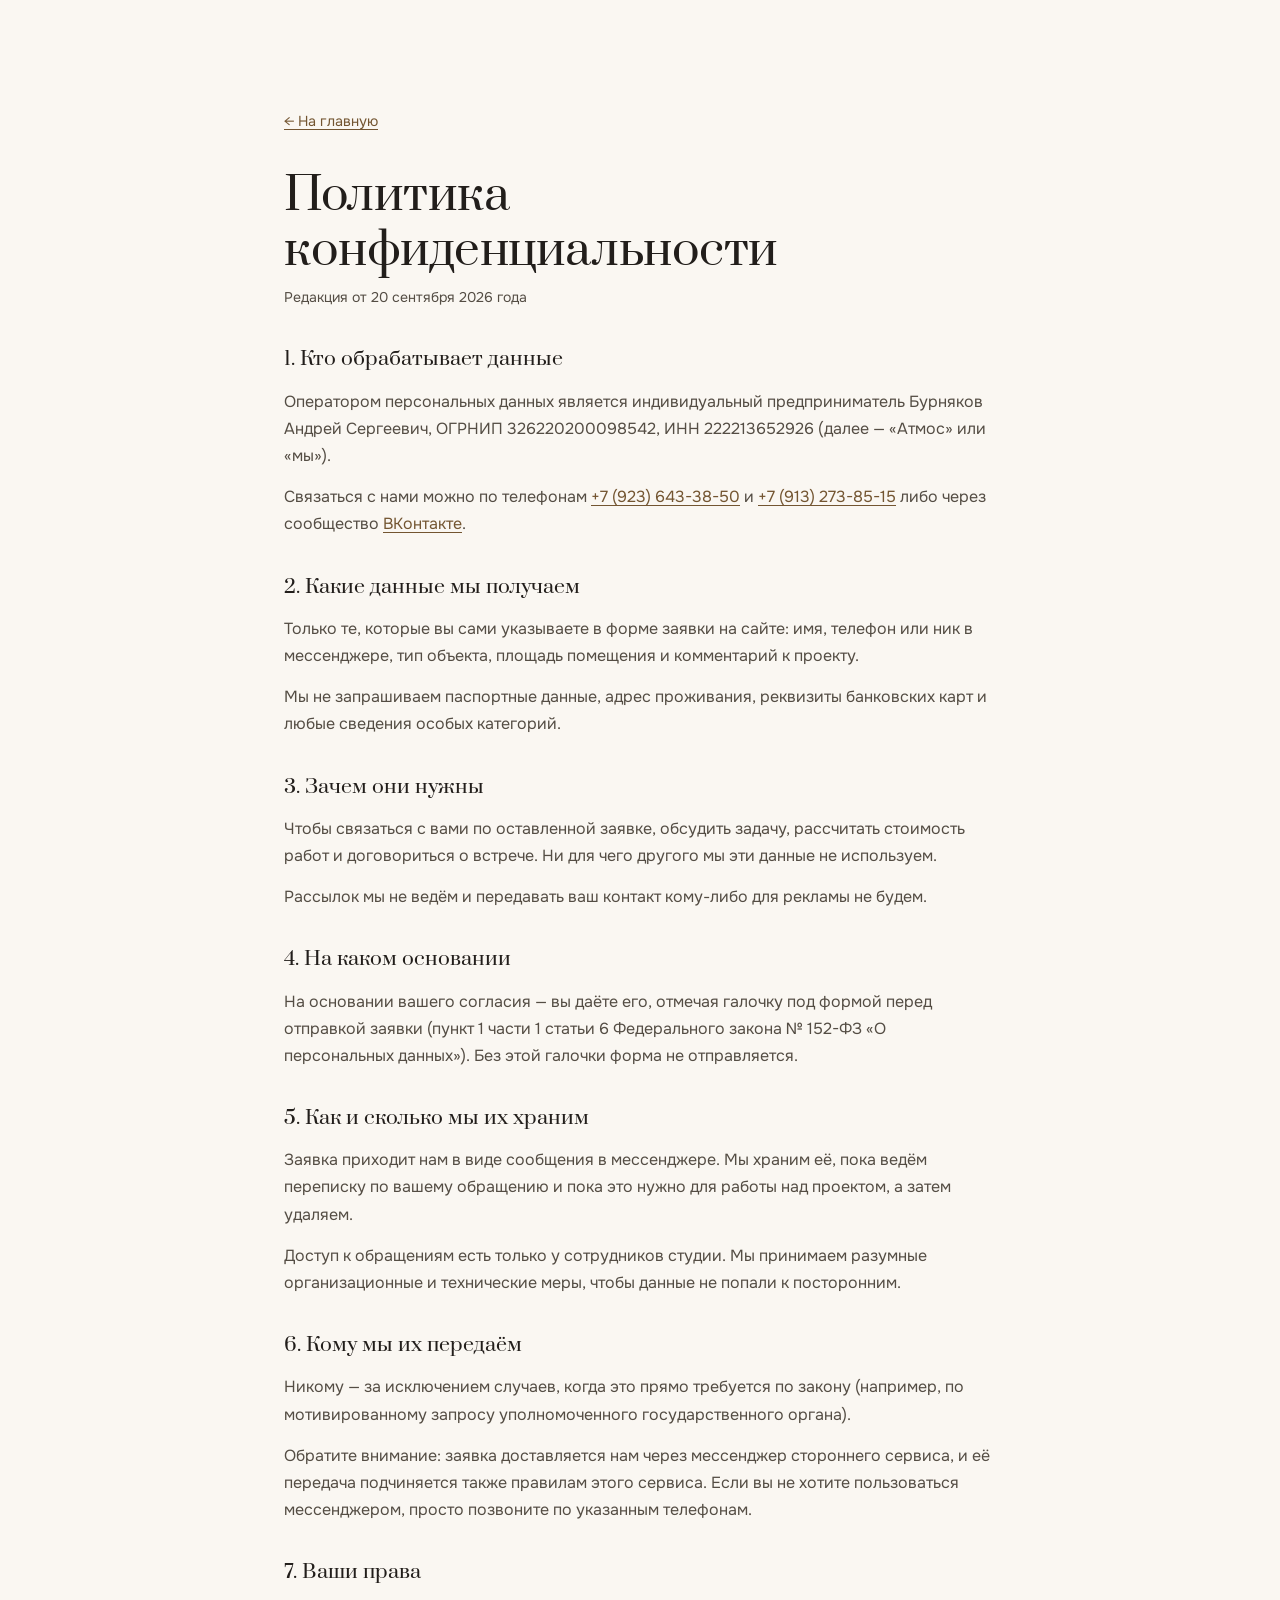
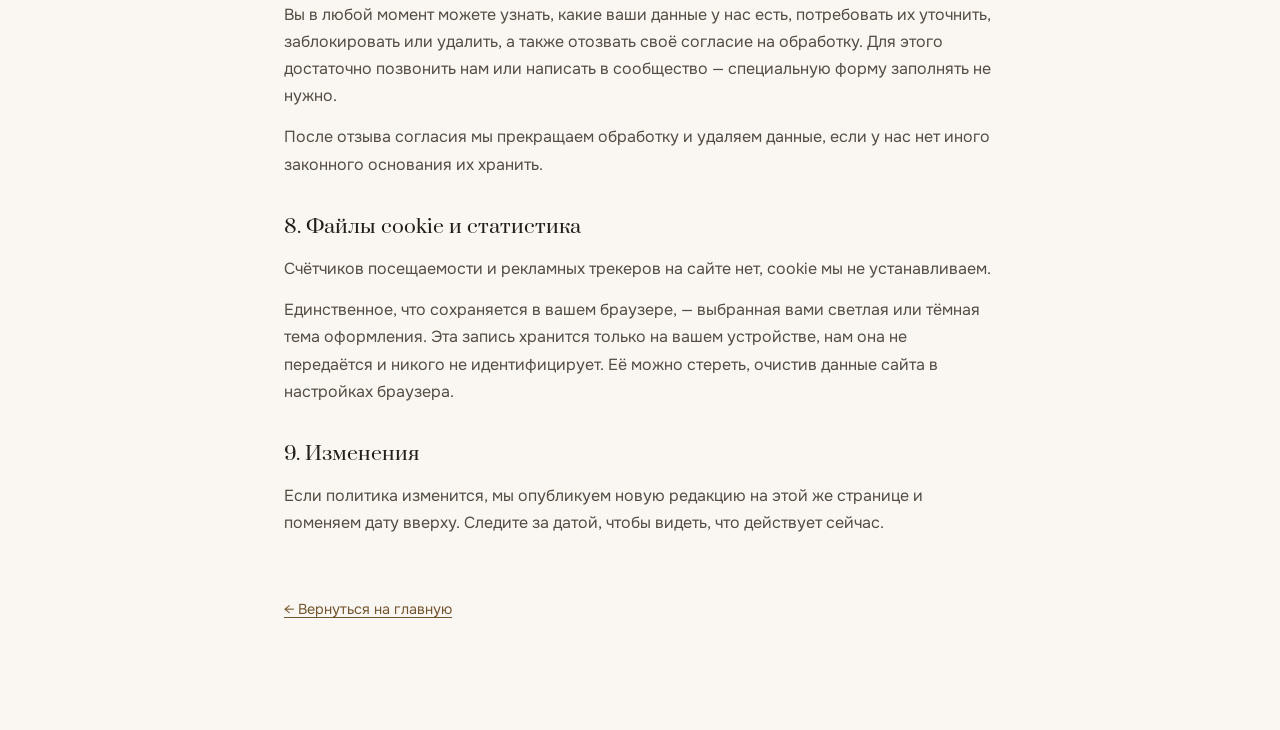
==== privacy.html @ 7282558b "Логотип, ВКонтакте, политика и рабочая форма Логотип вырезан из присланного файла с прозрачным фоном" ====
<!DOCTYPE html>
<html lang="ru">
<head>
  <meta charset="UTF-8">
  <meta name="viewport" content="width=device-width, initial-scale=1.0">
  <title>Политика конфиденциальности — АТМОС</title>
  <meta name="description" content="Политика обработки персональных данных студии дизайна интерьеров АТМОС.">
  <meta name="theme-color" content="#FAF7F2">
  <meta name="color-scheme" content="light dark">
  <meta name="robots" content="noindex">

  <link rel="icon" href="data:image/svg+xml,<svg xmlns='http://www.w3.org/2000/svg' viewBox='0 0 32 32'><rect width='32' height='32' rx='6' fill='%23B28F63'/><text x='16' y='22' font-family='serif' font-size='17' fill='%23FAF7F2' text-anchor='middle'>А</text></svg>">

  <link rel="preconnect" href="https://fonts.googleapis.com">
  <link rel="preconnect" href="https://fonts.gstatic.com" crossorigin>
  <link href="https://fonts.googleapis.com/css2?family=Onest:wght@300;400;500;600;700&family=Prata&display=swap" rel="stylesheet">
  <script>
    document.documentElement.className += " js";
    try {
      var t = localStorage.getItem('atmos-theme');
      if (t === 'dark') document.documentElement.setAttribute('data-theme', 'dark');
    } catch (e) {}
  </script>
  <link rel="stylesheet" href="styles.css">
</head>
<body>

<main class="section" id="main">
  <div class="shell legal-page">
    <a class="legal-back" href="index.html">← На главную</a>

    <h1 class="section-title">Политика конфиденциальности</h1>
    <p class="legal-date">Редакция от 20 сентября 2026 года</p>

    <h2 class="legal-h2">1. Кто обрабатывает данные</h2>
    <p>Оператором персональных данных является индивидуальный предприниматель Бурняков Андрей Сергеевич, ОГРНИП 326220200098542, ИНН 222213652926 (далее — «Атмос» или «мы»).</p>
    <p>Связаться с нами можно по телефонам <a href="tel:+79236433850">+7 (923) 643-38-50</a> и <a href="tel:+79132738515">+7 (913) 273-85-15</a> либо через сообщество <a href="https://vk.ru/atmos.barnaul" target="_blank" rel="noopener">ВКонтакте</a>.</p>

    <h2 class="legal-h2">2. Какие данные мы получаем</h2>
    <p>Только те, которые вы сами указываете в форме заявки на сайте: имя, телефон или ник в мессенджере, тип объекта, площадь помещения и комментарий к проекту.</p>
    <p>Мы не запрашиваем паспортные данные, адрес проживания, реквизиты банковских карт и любые сведения особых категорий.</p>

    <h2 class="legal-h2">3. Зачем они нужны</h2>
    <p>Чтобы связаться с вами по оставленной заявке, обсудить задачу, рассчитать стоимость работ и договориться о встрече. Ни для чего другого мы эти данные не используем.</p>
    <p>Рассылок мы не ведём и передавать ваш контакт кому-либо для рекламы не будем.</p>

    <h2 class="legal-h2">4. На каком основании</h2>
    <p>На основании вашего согласия — вы даёте его, отмечая галочку под формой перед отправкой заявки (пункт 1 части 1 статьи 6 Федерального закона № 152-ФЗ «О персональных данных»). Без этой галочки форма не отправляется.</p>

    <h2 class="legal-h2">5. Как и сколько мы их храним</h2>
    <p>Заявка приходит нам в виде сообщения в мессенджере. Мы храним её, пока ведём переписку по вашему обращению и пока это нужно для работы над проектом, а затем удаляем.</p>
    <p>Доступ к обращениям есть только у сотрудников студии. Мы принимаем разумные организационные и технические меры, чтобы данные не попали к посторонним.</p>

    <h2 class="legal-h2">6. Кому мы их передаём</h2>
    <p>Никому — за исключением случаев, когда это прямо требуется по закону (например, по мотивированному запросу уполномоченного государственного органа).</p>
    <p>Обратите внимание: заявка доставляется нам через мессенджер стороннего сервиса, и её передача подчиняется также правилам этого сервиса. Если вы не хотите пользоваться мессенджером, просто позвоните по указанным телефонам.</p>

    <h2 class="legal-h2">7. Ваши права</h2>
    <p>Вы в любой момент можете узнать, какие ваши данные у нас есть, потребовать их уточнить, заблокировать или удалить, а также отозвать своё согласие на обработку. Для этого достаточно позвонить нам или написать в сообщество — специальную форму заполнять не нужно.</p>
    <p>После отзыва согласия мы прекращаем обработку и удаляем данные, если у нас нет иного законного основания их хранить.</p>

    <h2 class="legal-h2">8. Файлы cookie и статистика</h2>
    <p>Счётчиков посещаемости и рекламных трекеров на сайте нет, cookie мы не устанавливаем.</p>
    <p>Единственное, что сохраняется в вашем браузере, — выбранная вами светлая или тёмная тема оформления. Эта запись хранится только на вашем устройстве, нам она не передаётся и никого не идентифицирует. Её можно стереть, очистив данные сайта в настройках браузера.</p>

    <h2 class="legal-h2">9. Изменения</h2>
    <p>Если политика изменится, мы опубликуем новую редакцию на этой же странице и поменяем дату вверху. Следите за датой, чтобы видеть, что действует сейчас.</p>

    <a class="legal-back legal-back--bottom" href="index.html">← Вернуться на главную</a>
  </div>
</main>

</body>
</html>
---- styles.css ----
:root {
  color-scheme: light;
  --cream: #FAF7F2;
  --sand: #EFE4D2;
  --sand-dark: #E1D3BB;
  --white: #FFFFFF;
  --ink: #221E1B;
  --ink-light: #544D44;
  --muted: #62594E;
  --border: #DFD2BC;
  --border-light: #EBE1D2;
  --wood-accent: #B28F63;
  --wood-dark: #7C5C35;
  --wood-text: #735531;
  --wood-light: #D4B995;
  --wood-deep: #3A2B1C;
  --on-deep-title: #F7F1E6;
  --on-deep-text: #CBBBA3;
  --on-deep-accent: #D6B486;
  --shadow-sm: 0 4px 14px rgba(34, 30, 27, 0.04);
  --shadow-md: 0 16px 36px rgba(34, 30, 27, 0.08);
  --shadow-lg: 0 28px 70px rgba(34, 30, 27, 0.14);
  --radius-sm: 6px;
  --radius-md: 14px;
  --radius-lg: 24px;
  --font-serif: 'Prata', Georgia, serif;
  --font-sans: 'Onest', -apple-system, BlinkMacSystemFont, 'Segoe UI', Roboto, sans-serif;
  --header-height: 76px;
  --ease-out-expo: cubic-bezier(0.16, 1, 0.3, 1);
  --ease-smooth: cubic-bezier(0.25, 1, 0.5, 1);
  --transition: all 0.32s var(--ease-smooth);
}

*, *::before, *::after {
  box-sizing: border-box;
  margin: 0;
  padding: 0;
}

html {
  font-size: 16px;
  scroll-behavior: smooth;
  scroll-padding-top: calc(var(--header-height) + 16px);
  -webkit-text-size-adjust: 100%;
}

body {
  font-family: var(--font-sans);
  font-weight: 400;
  line-height: 1.6;
  color: var(--ink);
  background-color: var(--cream);
  -webkit-font-smoothing: antialiased;
  -moz-osx-font-smoothing: grayscale;
  min-width: 320px;
  opacity: 1;
  transition: opacity 0.4s ease;
}

body.is-locked {
  overflow: hidden;
}

html.js body.is-preloading {
  overflow: hidden;
}

.preloader {
  display: none;
}

html.js .preloader {
  position: fixed;
  inset: 0;
  z-index: 99999;
  background-color: var(--cream);
  display: flex;
  align-items: center;
  justify-content: center;
  transition: opacity 0.85s var(--ease-out-expo), visibility 0.85s ease;
}

.preloader::after {
  content: "";
  position: absolute;
  inset: 0;
  background-image: repeating-linear-gradient(90deg, rgba(140, 107, 69, 0.045) 0 1px, transparent 1px 8px);
  pointer-events: none;
}

.preloader.is-hidden {
  opacity: 0;
  visibility: hidden;
  pointer-events: none;
}

.preloader__inner {
  position: relative;
  z-index: 1;
  display: flex;
  flex-direction: column;
  align-items: center;
  gap: 18px;
  animation: preloaderIn 1s var(--ease-out-expo) both;
}

.preloader.is-hidden .preloader__inner {
  animation: preloaderOut 0.5s var(--ease-out-expo) both;
}

.brand-logo {
  display: block;
  width: 168px;
  height: 72px;
  background-image: url('images/logo.png');
  background-image: image-set(url('images/logo.webp') type('image/webp'), url('images/logo.png') type('image/png'));
  background-size: contain;
  background-position: left center;
  background-repeat: no-repeat;
}

.brand-logo--lg {
  width: 232px;
  height: 99px;
  background-position: center;
}

[data-theme="dark"] .brand-logo {
  background-image: url('images/logo-dark.png');
  background-image: image-set(url('images/logo-dark.webp') type('image/webp'), url('images/logo-dark.png') type('image/png'));
}

.preloader__bar {
  width: 180px;
  height: 2px;
  background-color: var(--sand-dark);
  border-radius: 999px;
  overflow: hidden;
  position: relative;
}

.preloader__progress {
  position: absolute;
  inset: 0;
  background: linear-gradient(90deg, var(--wood-light), var(--wood-dark));
  transform: scaleX(0);
  transform-origin: left;
}

.preloader__percent {
  font-size: 0.72rem;
  letter-spacing: 0.16em;
  color: var(--muted);
  font-variant-numeric: tabular-nums;
}

@keyframes preloaderIn {
  from { opacity: 0; transform: translateY(16px); }
  to { opacity: 1; transform: none; }
}

@keyframes preloaderOut {
  to { opacity: 0; transform: translateY(-14px); }
}

@keyframes preloaderSpin {
  from { transform: rotate(0deg); }
  to { transform: rotate(360deg); }
}

img, svg {
  display: block;
  max-width: 100%;
  height: auto;
}

a {
  color: inherit;
  text-decoration: none;
  transition: color 0.25s var(--ease-smooth);
}

button, input, select, textarea {
  font: inherit;
  color: inherit;
  border: none;
  background: none;
}

ul, ol {
  list-style: none;
}

::selection {
  background-color: var(--wood-light);
  color: var(--ink);
}

:focus-visible {
  outline: 2px solid var(--wood-dark);
  outline-offset: 3px;
  border-radius: var(--radius-sm);
}

.skip-link {
  position: absolute;
  top: -100px;
  left: 16px;
  z-index: 9999;
  background: var(--ink);
  color: var(--cream);
  padding: 12px 20px;
  border-radius: var(--radius-sm);
  font-weight: 500;
  transition: top 0.3s ease;
}

.skip-link:focus {
  top: 16px;
}

.shell {
  width: 100%;
  max-width: 1240px;
  margin: 0 auto;
  padding: 0 24px;
}

.section {
  padding: 108px 0;
  position: relative;
}

.section--tint {
  background-color: var(--sand);
  background-image: url('images/wood-texture.jpg');
  background-image: image-set(url('images/wood-texture.webp') type('image/webp'), url('images/wood-texture.jpg') type('image/jpeg'));
  background-size: 480px auto;
  background-repeat: repeat;
}

.section--dark {
  background-color: var(--wood-deep);
  background-image: url('images/wood-texture-dark.jpg');
  background-image: image-set(url('images/wood-texture-dark.webp') type('image/webp'), url('images/wood-texture-dark.jpg') type('image/jpeg'));
  background-size: 480px auto;
  background-repeat: repeat;
  position: relative;
  overflow: hidden;
}

.section--dark > .shell {
  position: relative;
  z-index: 1;
}

.section--dark .section-title {
  color: var(--on-deep-title);
}

.section--dark .section-lead,
.section--dark .contacts-lead {
  color: var(--on-deep-text);
}

.section--dark .section-eyebrow {
  color: var(--on-deep-accent);
}

.section--dark .section-eyebrow::before {
  background-color: var(--on-deep-accent);
}

.footer__legal {
  display: flex;
  flex-wrap: wrap;
  gap: 6px 28px;
  padding-top: 28px;
  font-size: 0.82rem;
  color: var(--muted);
}

[data-theme="dark"] {
  color-scheme: dark;
  --cream: #17171A;
  --sand: #202024;
  --sand-dark: #2A2A2F;
  --white: #26262B;
  --ink: #ECECEF;
  --ink-light: #B9B9C1;
  --muted: #9A9AA3;
  --border: #35353C;
  --border-light: #33333A;
  --wood-accent: #C9A46E;
  --wood-dark: #A8834E;
  --wood-text: #D8B583;
  --wood-light: #E0C79B;
  --wood-deep: #0E0E11;
  --on-deep-title: #F2F2F5;
  --on-deep-text: #BCBCC4;
  --on-deep-accent: #D3AE78;
  --shadow-sm: 0 4px 14px rgba(0, 0, 0, 0.35);
  --shadow-md: 0 16px 36px rgba(0, 0, 0, 0.45);
  --shadow-lg: 0 28px 70px rgba(0, 0, 0, 0.6);
}

[data-theme="dark"] .section--tint,
[data-theme="dark"] .section--dark,
[data-theme="dark"] .footer {
  background-image: none;
}

[data-theme="dark"] .header {
  background-color: #202024;
  background-image: none;
  border-bottom-color: #35353C;
  box-shadow: inset 0 -3px 0 rgba(201, 164, 110, 0.28);
}

[data-theme="dark"] .header.is-stuck {
  background-color: #1B1B1F;
  box-shadow: inset 0 -3px 0 rgba(201, 164, 110, 0.34), 0 6px 18px rgba(0, 0, 0, 0.5);
}

[data-theme="dark"] .btn--primary {
  color: #17171A;
}

[data-theme="dark"] .btn--primary:hover {
  background-color: #C29A5E;
}

[data-theme="dark"] .btn--secondary {
  background-color: transparent;
  color: var(--wood-text);
}

[data-theme="dark"] .wood-strip {
  opacity: 0.5;
}

[data-theme="dark"] .preloader::after {
  background-image: none;
}

[data-theme="dark"] .field-input.is-error {
  background-color: #2C2023;
}

.theme-btn {
  display: inline-flex;
  align-items: center;
  justify-content: center;
  gap: 8px;
  width: 38px;
  height: 38px;
  flex-shrink: 0;
  border-radius: 999px;
  border: 1px solid var(--border);
  background-color: var(--white);
  color: var(--ink);
  cursor: pointer;
  transition: background-color 0.25s ease, border-color 0.25s ease, color 0.25s ease, transform 0.25s var(--ease-out-expo);
}

.theme-btn:hover {
  border-color: var(--wood-accent);
  color: var(--wood-dark);
  transform: translateY(-2px);
}

.theme-btn__ico--moon { display: none; }
[data-theme="dark"] .theme-btn__ico--sun { display: none; }
[data-theme="dark"] .theme-btn__ico--moon { display: inline-block; }

.theme-btn--wide {
  width: 100%;
  height: 46px;
  border-radius: var(--radius-sm);
  font-size: 0.92rem;
  font-weight: 500;
}

.theme-btn__label { white-space: nowrap; }

.section--dark {
  --ctl: 0px;
  --ctr: 0px;
  --cbl: 0px;
  --cbr: 0px;
  clip-path: polygon(0 var(--ctl), 100% var(--ctr), 100% calc(100% - var(--cbr)), 0 calc(100% - var(--cbl)));
  margin-top: -64px;
  padding-top: 172px;
}

#process {
  margin-bottom: -64px;
  padding-bottom: 172px;
}

.wood-strip {
  height: 6px;
  width: 100%;
  background-image: repeating-linear-gradient(90deg, rgba(255, 255, 255, 0.16) 0 2px, transparent 2px 6px),
                    linear-gradient(90deg, #c7a77b 0%, #deb887 25%, #be9b6d 50%, #d8b482 75%, #c7a77b 100%);
  opacity: 0.85;
}

.section-head {
  margin-bottom: 48px;
}

.section-eyebrow {
  display: inline-block;
  font-size: 0.75rem;
  font-weight: 600;
  letter-spacing: 0.18em;
  text-transform: uppercase;
  color: var(--wood-text);
  margin-bottom: 12px;
  position: relative;
  padding-left: 28px;
}

.section-eyebrow::before {
  content: '';
  position: absolute;
  left: 0;
  top: 50%;
  transform: translateY(-50%);
  width: 18px;
  height: 1.5px;
  background-color: var(--wood-accent);
}

.section-title {
  font-family: var(--font-serif);
  font-size: clamp(2rem, 3.6vw, 2.85rem);
  font-weight: 400;
  line-height: 1.2;
  color: var(--ink);
  margin-bottom: 16px;
  letter-spacing: -0.01em;
}

.section-lead {
  font-size: 1.05rem;
  color: var(--ink-light);
  max-width: 680px;
  line-height: 1.68;
}

.btn {
  display: inline-flex;
  align-items: center;
  justify-content: center;
  padding: 15px 30px;
  border-radius: var(--radius-sm);
  font-weight: 500;
  font-size: 0.95rem;
  cursor: pointer;
  transition: transform 0.35s var(--ease-out-expo), background-color 0.25s ease, border-color 0.25s ease;
  text-align: center;
  border: 1px solid transparent;
  position: relative;
  overflow: hidden;
}

.btn::after {
  content: '';
  position: absolute;
  inset: 0;
  background: linear-gradient(180deg, rgba(255,255,255,0.08) 0%, transparent 100%);
  opacity: 0;
  transition: opacity 0.3s ease;
}

.btn:hover::after {
  opacity: 1;
}

.btn--primary {
  background-color: var(--wood-dark);
  color: var(--white);
}

.btn--primary:hover {
  background-color: #654A2A;
  transform: translateY(-3px);
  box-shadow: 0 10px 24px rgba(34, 30, 27, 0.18);
}

.btn--primary:active {
  transform: translateY(-1px);
}

.btn--secondary {
  background-color: var(--white);
  color: var(--wood-dark);
  border-color: var(--wood-accent);
}

.btn--secondary:hover {
  background-color: var(--wood-accent);
  color: var(--white);
  border-color: var(--wood-accent);
  transform: translateY(-3px);
  box-shadow: 0 10px 24px rgba(34, 30, 27, 0.12);
}

.btn--secondary:active {
  transform: translateY(-1px);
}

.btn--block {
  width: 100%;
}

.header {
  position: sticky;
  top: 0;
  left: 0;
  width: 100%;
  z-index: 1000;
  background-color: #EEE3D1;
  background-image: url('images/wood-texture.jpg');
  background-image: image-set(url('images/wood-texture.webp') type('image/webp'), url('images/wood-texture.jpg') type('image/jpeg'));
  background-size: 480px auto;
  background-repeat: repeat;
  border-bottom: 1px solid rgba(140, 107, 69, 0.22);
  box-shadow: inset 0 -3px 0 rgba(178, 143, 99, 0.35);
  transition: background-color 0.35s ease, box-shadow 0.35s ease;
  will-change: transform;
  height: var(--header-height);
}

.header.is-stuck {
  background-color: #E9DCC7;
  box-shadow: inset 0 -3px 0 rgba(178, 143, 99, 0.45), 0 6px 18px rgba(140, 107, 69, 0.1);
}

.header__inner {
  display: flex;
  align-items: center;
  justify-content: space-between;
  height: 100%;
  gap: 16px;
}

.logo {
  display: inline-flex;
  align-items: center;
  gap: 10px;
  flex-shrink: 0;
  transition: transform 0.25s ease;
}

.logo:hover {
  transform: scale(1.02);
}

.logo__slot {
  width: 32px;
  height: 32px;
  display: inline-flex;
  align-items: center;
  justify-content: center;
  color: var(--wood-accent);
  border-radius: var(--radius-sm);
  flex-shrink: 0;
  transition: transform 0.3s ease;
}

.logo:hover .logo__slot {
  transform: rotate(5deg);
}

.logo__name {
  font-family: var(--font-serif);
  font-size: 1.35rem;
  letter-spacing: 0.12em;
  font-weight: 400;
  color: var(--ink);
}

.logo__name--lg {
  font-size: 1.8rem;
}

.nav {
  display: flex;
  align-items: center;
  gap: 32px;
}

.nav__link {
  font-size: 0.95rem;
  font-weight: 500;
  color: var(--ink-light);
  position: relative;
  padding: 6px 0;
  transition: color 0.25s ease;
}

.nav__link::after {
  content: '';
  position: absolute;
  bottom: 0;
  left: 0;
  width: 100%;
  height: 1.5px;
  background-color: var(--wood-accent);
  transform: scaleX(0);
  transform-origin: left;
  transition: transform 0.35s var(--ease-out-expo);
}

.nav__link:hover {
  color: var(--ink);
}

.nav__link:hover::after {
  transform: scaleX(1);
}

.header__actions {
  display: flex;
  align-items: center;
  gap: 14px;
  flex-shrink: 0;
}

.phone-link {
  font-size: 0.95rem;
  font-weight: 500;
  color: var(--ink);
  white-space: nowrap;
  transition: color 0.25s ease, transform 0.25s ease;
}

.phone-link:hover {
  color: var(--wood-dark);
  transform: translateY(-1px);
}

.messenger-group {
  display: flex;
  align-items: center;
  gap: 8px;
}

.msg-btn {
  display: inline-flex;
  align-items: center;
  justify-content: center;
  width: 34px;
  height: 34px;
  border-radius: var(--radius-sm);
  background-color: var(--sand);
  border: 1px solid var(--border);
  color: var(--ink);
  font-size: 0.72rem;
  font-weight: 700;
  letter-spacing: 0.04em;
  transition: transform 0.3s var(--ease-out-expo), background-color 0.25s ease, color 0.25s ease, border-color 0.25s ease;
  flex-shrink: 0;
}

.msg-btn--soon {
  display: none;
}

.msg-btn:hover {
  background-color: var(--wood-accent);
  border-color: var(--wood-accent);
  color: var(--white);
  transform: translateY(-2px);
  box-shadow: 0 6px 14px rgba(178, 143, 99, 0.3);
}

.msg-btn:active {
  transform: translateY(0);
}

.burger-btn {
  display: none;
  width: 38px;
  height: 38px;
  flex-direction: column;
  justify-content: center;
  align-items: center;
  gap: 5px;
  cursor: pointer;
  padding: 6px;
  border-radius: var(--radius-sm);
  background-color: var(--sand);
  border: 1px solid var(--border);
  transition: background-color 0.25s ease, transform 0.25s ease;
}

.burger-btn span {
  display: block;
  width: 20px;
  height: 2px;
  background-color: var(--ink);
  transition: transform 0.3s var(--ease-out-expo), opacity 0.2s ease;
}

.burger-btn:hover {
  background-color: var(--sand-dark);
  transform: scale(1.04);
}

.drawer {
  position: fixed;
  inset: 0;
  z-index: 2000;
  visibility: hidden;
  transition: visibility 0.4s ease;
}

.drawer.is-open {
  visibility: visible;
}

.drawer__backdrop {
  position: absolute;
  inset: 0;
  background-color: rgba(34, 30, 27, 0.45);
  backdrop-filter: blur(4px);
  opacity: 0;
  transition: opacity 0.4s ease;
}

.drawer.is-open .drawer__backdrop {
  opacity: 1;
}

.drawer__panel {
  position: absolute;
  top: 0;
  right: 0;
  bottom: 0;
  width: 85%;
  max-width: 340px;
  background-color: var(--cream);
  display: flex;
  flex-direction: column;
  padding: 24px;
  transform: translateX(100%);
  transition: transform 0.4s var(--ease-out-expo);
  box-shadow: var(--shadow-lg);
  overflow-y: auto;
}

.drawer.is-open .drawer__panel {
  transform: translateX(0);
}

.drawer__head {
  display: flex;
  align-items: center;
  justify-content: space-between;
  padding-bottom: 20px;
  border-bottom: 1px solid var(--border);
}

.drawer__close {
  font-size: 1.75rem;
  line-height: 1;
  width: 36px;
  height: 36px;
  display: flex;
  align-items: center;
  justify-content: center;
  cursor: pointer;
  color: var(--ink);
  border-radius: var(--radius-sm);
  transition: background-color 0.25s ease, transform 0.25s ease;
}

.drawer__close:hover {
  background-color: var(--sand);
  transform: rotate(90deg);
}

.drawer__nav {
  display: flex;
  flex-direction: column;
  gap: 18px;
  padding: 28px 0;
}

.drawer__link {
  font-size: 1.15rem;
  font-weight: 500;
  color: var(--ink);
  transition: color 0.25s ease, transform 0.25s ease;
}

.drawer__link:hover {
  color: var(--wood-dark);
  transform: translateX(6px);
}

.drawer__foot {
  margin-top: auto;
  padding-top: 24px;
  border-top: 1px solid var(--border);
  display: flex;
  flex-direction: column;
  gap: 16px;
}

.drawer__phone {
  font-size: 1.1rem;
  font-weight: 600;
  color: var(--ink);
}

.hero-section {
  position: relative;
  isolation: isolate;
  padding-top: calc(var(--header-height) + 74px);
  padding-bottom: 104px;
  --photo: image-set(url('images/project-06-seaside-living.jpg') 1x, url('images/2x/project-06-seaside-living.webp') 2x);
  --veil: linear-gradient(100deg, rgba(14, 11, 8, 0.95) 0%, rgba(14, 11, 8, 0.9) 40%, rgba(14, 11, 8, 0.52) 70%, rgba(14, 11, 8, 0.32) 100%);
}

.section--photo {
  position: relative;
  isolation: isolate;
}

.hero-section::before,
.hero-section::after,
.section--photo::before,
.section--photo::after {
  content: '';
  position: absolute;
  inset: 0;
  z-index: -1;
  pointer-events: none;
}

.hero-section::before,
.section--photo::before {
  background-image: var(--photo);
  background-size: cover;
  background-position: center;
}

.hero-section::after,
.section--photo::after {
  background: var(--veil);
}

#process {
  background-image: none;
  --photo: image-set(url('images/project-02-restaurant.jpg') 1x, url('images/2x/project-02-restaurant.webp') 2x);
  --veil: linear-gradient(180deg, rgba(16, 12, 8, 0.9) 0%, rgba(16, 12, 8, 0.84) 45%, rgba(16, 12, 8, 0.9) 100%);
}

#contacts {
  background-image: none;
  --photo: image-set(url('images/project-04-ceramics.jpg') 1x, url('images/2x/project-04-ceramics.webp') 2x);
  --veil: linear-gradient(180deg, rgba(16, 12, 8, 0.9) 0%, rgba(16, 12, 8, 0.85) 50%, rgba(16, 12, 8, 0.92) 100%);
}

.hero-section .hero-media { display: none; }

.hero-section .hero-title { color: #F7F2E9; }
.hero-section .hero-subtitle { color: #D5CCBE; }
.hero-section .figures-val { color: #F7F2E9; }
.hero-section .figures-label { color: #C0B7A9; }
.hero-section .figures-grid { border-top-color: rgba(255, 255, 255, 0.18); }

.hero-section .btn--secondary {
  background-color: transparent;
  color: #F7F2E9;
  border-color: rgba(247, 242, 233, 0.55);
}

.hero-section .btn--secondary:hover {
  background-color: rgba(247, 242, 233, 0.14);
  color: #FFFFFF;
  border-color: #F7F2E9;
}

.hero-grid {
  display: grid;
  grid-template-columns: minmax(0, 680px);
  gap: 48px;
  align-items: center;
  margin-bottom: 64px;
}

.hero-title {
  font-family: var(--font-serif);
  font-size: clamp(2.2rem, 4.2vw, 3.4rem);
  line-height: 1.15;
  font-weight: 400;
  color: var(--ink);
  margin-bottom: 20px;
  letter-spacing: -0.01em;
}

.hero-subtitle {
  font-size: 1.12rem;
  line-height: 1.68;
  color: var(--ink-light);
  margin-bottom: 32px;
  max-width: 580px;
}

.hero-actions {
  display: flex;
  flex-wrap: wrap;
  gap: 16px;
  margin-bottom: 40px;
}

.figures-grid {
  display: grid;
  grid-template-columns: repeat(3, 1fr);
  gap: 20px;
  padding-top: 28px;
  border-top: 1px solid var(--border);
}

.figures-item {
  display: flex;
  flex-direction: column;
  gap: 4px;
  transition: transform 0.3s ease;
}

.figures-item:hover {
  transform: translateY(-2px);
}

.figures-val {
  font-family: var(--font-serif);
  font-size: 1.85rem;
  font-weight: 400;
  color: var(--ink);
  line-height: 1;
}

.figures-label {
  font-size: 0.85rem;
  color: var(--muted);
  line-height: 1.35;
}

.hero-media {
  position: relative;
}

.hero-figure {
  border-radius: var(--radius-md);
  overflow: hidden;
  box-shadow: var(--shadow-md);
  background-color: var(--sand);
  transition: transform 0.6s var(--ease-out-expo);
}

.hero-figure:hover {
  transform: translateY(-4px);
  box-shadow: var(--shadow-lg);
}

.hero-figure img {
  width: 100%;
  aspect-ratio: 1271 / 841;
  object-fit: cover;
  transition: transform 0.8s var(--ease-out-expo);
}

.hero-figure:hover img {
  transform: scale(1.03);
}

.hero-figure__caption {
  padding: 14px 18px;
  background-color: var(--white);
  border-top: 1px solid var(--border-light);
  display: flex;
  justify-content: space-between;
  align-items: center;
  font-size: 0.88rem;
}

.hero-figure__title {
  font-weight: 500;
  color: var(--ink);
}

.hero-figure__meta {
  color: var(--muted);
}

.cards-grid {
  display: grid;
  gap: 24px;
}

.cards-grid--3 {
  grid-template-columns: repeat(3, 1fr);
}

.card {
  background-color: var(--white);
  border: 1px solid var(--border-light);
  border-radius: var(--radius-md);
  padding: 32px 28px;
  display: flex;
  flex-direction: column;
  transition: transform 0.4s var(--ease-out-expo), border-color 0.3s ease;
  position: relative;
}

.card:hover {
  transform: translateY(-6px);
  border-color: var(--wood-light);
  box-shadow: var(--shadow-md);
}

.card--accent {
  background-color: var(--sand);
  border-color: var(--border);
}

.card__tier {
  align-self: flex-start;
  display: inline-flex;
  align-items: center;
  margin-bottom: 18px;
  padding: 5px 13px;
  border: 1px solid var(--border);
  border-radius: 999px;
  font-size: 0.71rem;
  letter-spacing: 0.1em;
  text-transform: uppercase;
  color: var(--muted);
  white-space: nowrap;
}

.card__tier--min {
  color: var(--wood-text);
  border-color: var(--wood-light);
}

.card__tier--full {
  color: var(--cream);
  background-color: var(--wood-dark);
  border-color: var(--wood-dark);
}

.card__title {
  font-family: var(--font-serif);
  font-size: 1.3rem;
  font-weight: 400;
  line-height: 1.3;
  color: var(--ink);
  margin-bottom: 12px;
  min-height: 2.6em;
}

.card__meta {
  display: flex;
  align-items: baseline;
  flex-wrap: wrap;
  gap: 4px 14px;
  margin-bottom: 18px;
  padding-bottom: 16px;
  border-bottom: 1px solid var(--border-light);
}

.card--accent .card__meta {
  border-bottom-color: rgba(34, 30, 27, 0.4);
}

[data-theme="dark"] .card--accent .card__meta {
  border-bottom-color: var(--border);
}

.card__price {
  font-family: var(--font-serif);
  font-size: 1.4rem;
  line-height: 1.1;
  color: var(--wood-text);
}

.card__term {
  font-size: 0.84rem;
  color: var(--muted);
}

.card__desc {
  font-size: 0.94rem;
  color: var(--ink-light);
  line-height: 1.6;
  margin-bottom: 24px;
  flex-grow: 1;
}

.cards-grid--svc > :nth-child(1) {
  order: 1;
}

.cards-grid--svc > :nth-child(2) {
  order: 2;
}

.cards-grid--svc > :nth-child(4) {
  order: 3;
}

.cards-grid--svc > :nth-child(3) {
  order: 4;
}

.cards-grid--svc > :nth-child(5) {
  order: 5;
}

.card.is-open {
  border-color: var(--wood-accent);
  box-shadow: var(--shadow-sm);
}

.cards-grid--svc .card:not(.card--expandable)::after {
  content: '';
  display: block;
  height: 62px;
}

.svc-toggle {
  margin-top: 16px;
  width: 100%;
  display: flex;
  align-items: center;
  justify-content: space-between;
  gap: 12px;
  padding: 11px 18px;
  border: 1px solid var(--border);
  border-radius: 999px;
  background-color: transparent;
  color: var(--wood-text);
  font-size: 0.85rem;
  letter-spacing: 0.01em;
  cursor: pointer;
  transition: background-color 0.25s ease, border-color 0.25s ease, color 0.25s ease;
}

.svc-toggle:hover {
  border-color: var(--wood-accent);
  background-color: rgba(178, 143, 99, 0.1);
}

.card.is-open .svc-toggle {
  border-color: var(--wood-accent);
  background-color: rgba(178, 143, 99, 0.14);
}

.svc-toggle__side {
  display: flex;
  align-items: center;
  gap: 11px;
  flex-shrink: 0;
}

.svc-toggle__count {
  color: var(--muted);
  font-size: 0.79rem;
  white-space: nowrap;
}

.svc-toggle__arrow {
  display: flex;
  align-items: center;
  justify-content: center;
  width: 22px;
  height: 22px;
  flex-shrink: 0;
  border-radius: 50%;
  border: 1px solid var(--border);
  transition: transform 0.4s var(--ease-out-expo), border-color 0.25s ease, background-color 0.25s ease;
}

.svc-toggle:hover .svc-toggle__arrow,
.card.is-open .svc-toggle__arrow {
  border-color: var(--wood-accent);
}

.svc-toggle[aria-expanded="true"] .svc-toggle__arrow {
  transform: rotate(180deg);
}

.svc-panel {
  display: none;
  grid-column: 1 / -1;
  height: 0;
  overflow: hidden;
  transition: height 0.45s var(--ease-out-expo);
}

.svc-panel.is-mounted {
  display: block;
}

.svc-panel__inner {
  background-color: var(--white);
  border: 1px solid var(--wood-accent);
  border-radius: var(--radius-md);
  padding: 26px 28px 24px;
  box-shadow: var(--shadow-sm);
}

.svc-panel__head {
  display: flex;
  align-items: center;
  flex-wrap: wrap;
  gap: 8px 14px;
  margin-bottom: 14px;
  padding-bottom: 14px;
  border-bottom: 1px solid var(--border-light);
}

.svc-panel__head .card__tier {
  margin-bottom: 0;
  align-self: center;
}

.svc-panel__title {
  font-family: var(--font-serif);
  font-size: 1.18rem;
  line-height: 1.3;
  color: var(--ink);
}

.svc-list {
  display: grid;
  grid-template-columns: repeat(auto-fit, minmax(300px, 1fr));
  column-gap: 36px;
}

.svc-list__item {
  position: relative;
  padding: 11px 0 11px 18px;
  color: var(--ink-light);
  font-size: 0.93rem;
  line-height: 1.5;
  border-bottom: 1px solid var(--border-light);
}

.svc-list__item::before {
  content: '';
  position: absolute;
  left: 1px;
  top: 20px;
  width: 5px;
  height: 5px;
  border-radius: 50%;
  background-color: var(--wood-accent);
}

html.anim-on .svc-list__item {
  opacity: 0;
  transform: translateY(8px);
  transition: opacity 0.4s ease, transform 0.4s var(--ease-out-expo);
}

html.anim-on .svc-panel.is-open .svc-list__item {
  opacity: 1;
  transform: none;
}

html:not(.js) .svc-toggle {
  display: none;
}

html:not(.js) .svc-panel {
  display: block;
  height: auto;
}

.services-note {
  margin-top: 28px;
  max-width: 780px;
  font-size: 0.92rem;
  line-height: 1.6;
  color: var(--muted);
}

.steps-list {
  display: flex;
  flex-direction: column;
  gap: 20px;
}

.step-item {
  display: grid;
  grid-template-columns: 70px 1fr 150px;
  gap: 24px;
  align-items: center;
  padding: 28px 32px;
  background-color: var(--white);
  border: 1px solid var(--border-light);
  border-radius: var(--radius-md);
  transition: transform 0.35s var(--ease-out-expo), border-color 0.3s ease;
}

.step-item:hover {
  border-color: var(--wood-light);
  box-shadow: var(--shadow-sm);
  transform: translateX(8px);
}

.step-item__num {
  font-family: var(--font-serif);
  font-size: 1.8rem;
  color: var(--wood-dark);
  transition: transform 0.3s ease;
}

.step-item:hover .step-item__num {
  transform: scale(1.08);
}

.step-item__title {
  font-family: var(--font-serif);
  font-size: 1.25rem;
  font-weight: 400;
  color: var(--ink);
  margin-bottom: 6px;
}

.step-item__desc {
  font-size: 0.94rem;
  color: var(--ink-light);
  line-height: 1.58;
}

.step-item__time {
  text-align: right;
  font-size: 0.92rem;
  font-weight: 500;
  color: var(--muted);
}

.portfolio-grid {
  display: grid;
  grid-template-columns: repeat(2, 1fr);
  gap: 28px;
}

.work-card {
  background-color: var(--white);
  border: 1px solid var(--border-light);
  border-radius: var(--radius-md);
  overflow: hidden;
  display: flex;
  flex-direction: column;
  transition: transform 0.45s var(--ease-out-expo), border-color 0.3s ease;
  cursor: pointer;
}

.work-card:hover {
  transform: translateY(-6px);
  box-shadow: var(--shadow-md);
  border-color: var(--wood-light);
}

.work-card--wide {
  grid-column: span 2;
}

.work-card__media {
  position: relative;
  overflow: hidden;
  background-color: var(--sand);
}

.work-card__media img {
  width: 100%;
  aspect-ratio: 16 / 10;
  object-fit: cover;
  transition: transform 0.7s var(--ease-out-expo);
}

.work-card:hover .work-card__media img {
  transform: scale(1.04);
}

.work-card--wide .work-card__media img {
  aspect-ratio: 21 / 10;
}

.work-card__media--slider {
  position: relative;
}

.slider-controls {
  position: absolute;
  bottom: 12px;
  right: 12px;
  display: flex;
  align-items: center;
  gap: 6px;
  background-color: rgba(34, 30, 27, 0.78);
  backdrop-filter: blur(10px);
  padding: 6px 12px;
  border-radius: var(--radius-sm);
  color: var(--white);
  z-index: 10;
  transition: background-color 0.25s ease;
}

.slider-arrow {
  color: var(--white);
  font-size: 1rem;
  cursor: pointer;
  padding: 2px 6px;
  border-radius: 4px;
  transition: background-color 0.2s ease, transform 0.2s ease;
}

.slider-arrow:hover {
  background-color: rgba(255, 255, 255, 0.25);
  transform: scale(1.1);
}

.slider-counter {
  font-size: 0.8rem;
  font-weight: 500;
  padding: 0 4px;
}

.gallery-thumbs {
  display: grid;
  grid-template-columns: repeat(4, 1fr);
  gap: 8px;
  padding: 12px 16px 4px;
  background-color: var(--sand);
}

.thumb-btn {
  border-radius: var(--radius-sm);
  overflow: hidden;
  border: 2px solid transparent;
  cursor: pointer;
  transition: border-color 0.25s ease, opacity 0.25s ease, transform 0.25s ease;
  padding: 0;
  background: none;
}

.thumb-btn img {
  width: 100%;
  aspect-ratio: 16 / 10;
  object-fit: cover;
  transition: transform 0.4s ease;
}

.thumb-btn.is-active {
  border-color: var(--wood-accent);
}

.thumb-btn:hover {
  opacity: 0.92;
  transform: translateY(-2px);
}

.work-card__caption {
  padding: 20px 24px;
  display: flex;
  justify-content: space-between;
  align-items: center;
  gap: 12px;
  border-top: 1px solid var(--border-light);
}

.work-card__title {
  font-family: var(--font-serif);
  font-size: 1.18rem;
  font-weight: 400;
  color: var(--ink);
}

.work-card__meta {
  font-size: 0.9rem;
  color: var(--muted);
  white-space: nowrap;
}

.about-layout {
  display: grid;
  grid-template-columns: 1.1fr 1fr;
  gap: 48px;
  align-items: start;
}

.about-paragraphs {
  display: flex;
  flex-direction: column;
  gap: 20px;
}

.about-text {
  font-size: 1.05rem;
  color: var(--ink-light);
  line-height: 1.7;
}

.about-text--slogan {
  font-family: var(--font-serif);
  font-size: 1.22rem;
  line-height: 1.4;
  color: var(--wood-text);
}

.principles-grid {
  display: grid;
  grid-template-columns: repeat(2, 1fr);
  gap: 20px;
}

.principle-card {
  background-color: var(--white);
  border: 1px solid var(--border-light);
  border-radius: var(--radius-md);
  padding: 24px;
  transition: transform 0.35s var(--ease-out-expo), border-color 0.3s ease;
}

.principle-card:hover {
  border-color: var(--wood-light);
  transform: translateY(-5px);
  box-shadow: var(--shadow-sm);
}

.principle-card__num {
  font-family: var(--font-serif);
  font-size: 1.15rem;
  color: var(--wood-dark);
  display: block;
  margin-bottom: 12px;
  transition: transform 0.25s ease;
}

.principle-card:hover .principle-card__num {
  transform: translateX(3px);
}

.principle-card__title {
  font-family: var(--font-serif);
  font-size: 1.15rem;
  font-weight: 400;
  color: var(--ink);
  margin-bottom: 8px;
}

.principle-card__desc {
  font-size: 0.9rem;
  color: var(--ink-light);
  line-height: 1.58;
}

.accordion {
  display: flex;
  flex-direction: column;
  gap: 14px;
  max-width: 860px;
  margin: 0 auto;
}

.acc-item {
  background-color: var(--white);
  border: 1px solid var(--border-light);
  border-radius: var(--radius-md);
  overflow: hidden;
  transition: border-color 0.3s ease;
}

.acc-item:hover {
  border-color: var(--wood-light);
}

.acc-item.is-open {
  border-color: var(--wood-accent);
  box-shadow: var(--shadow-sm);
}

.acc-item__head {
  margin: 0;
}

.acc-item__trigger {
  width: 100%;
  display: flex;
  justify-content: space-between;
  align-items: center;
  gap: 16px;
  padding: 22px 28px;
  text-align: left;
  cursor: pointer;
  background-color: transparent;
  transition: background-color 0.25s ease;
}

.acc-item__trigger:hover {
  background-color: rgba(243, 236, 225, 0.35);
}

.acc-item__q {
  font-family: var(--font-serif);
  font-size: 1.15rem;
  font-weight: 400;
  color: var(--ink);
  line-height: 1.35;
}

.acc-item__icon {
  width: 24px;
  height: 24px;
  position: relative;
  flex-shrink: 0;
}

.acc-item__icon::before,
.acc-item__icon::after {
  content: '';
  position: absolute;
  background-color: var(--ink);
  transition: transform 0.35s var(--ease-out-expo), opacity 0.25s ease;
}

.acc-item__icon::before {
  top: 11px;
  left: 3px;
  width: 18px;
  height: 2px;
}

.acc-item__icon::after {
  top: 3px;
  left: 11px;
  width: 2px;
  height: 18px;
}

.acc-item.is-open .acc-item__icon::after {
  transform: rotate(90deg);
  opacity: 0;
}

.acc-item.is-open .acc-item__icon::before {
  transform: rotate(180deg);
}

.acc-item__panel {
  height: 0;
  overflow: hidden;
  transition: height 0.4s var(--ease-out-expo);
}

.acc-item__body {
  padding: 0 28px 24px;
  color: var(--ink-light);
  font-size: 0.98rem;
  line-height: 1.65;
  border-top: 1px solid var(--border-light);
  padding-top: 16px;
}

.form-hint {
  margin-top: 12px;
  font-size: 0.81rem;
  line-height: 1.5;
  color: var(--muted);
  text-align: center;
}

.contacts-grid {
  display: grid;
  grid-template-columns: 1fr 1.1fr;
  gap: 48px;
  align-items: start;
}

.contacts-lead {
  font-size: 1.05rem;
  color: var(--ink-light);
  line-height: 1.65;
  margin-bottom: 32px;
}

.contacts-details {
  display: flex;
  flex-direction: column;
  gap: 20px;
  padding: 24px;
  background-color: var(--white);
  border: 1px solid var(--border-light);
  border-radius: var(--radius-md);
  box-shadow: var(--shadow-sm);
}

.contacts-detail-item {
  display: flex;
  flex-direction: column;
  gap: 6px;
}

.contacts-detail-label {
  font-size: 0.8rem;
  text-transform: uppercase;
  letter-spacing: 0.08em;
  font-weight: 600;
  color: var(--wood-dark);
}

.contacts-detail-val {
  font-size: 1.15rem;
  font-weight: 500;
  color: var(--ink);
  transition: color 0.25s ease, transform 0.25s ease;
}

.contacts-detail-val:hover {
  color: var(--wood-dark);
  transform: translateX(2px);
}

.contact-form {
  background-color: var(--white);
  border: 1px solid var(--border-light);
  border-radius: var(--radius-md);
  padding: 36px;
  display: flex;
  flex-direction: column;
  gap: 20px;
  box-shadow: var(--shadow-sm);
  transition: border-color 0.3s ease;
}

.contact-form:focus-within {
  box-shadow: var(--shadow-md);
}

.form-field {
  display: flex;
  flex-direction: column;
  gap: 8px;
}

.form-row {
  display: grid;
  grid-template-columns: 1fr 1fr;
  gap: 16px;
}

.form-label {
  font-size: 0.88rem;
  font-weight: 500;
  color: var(--ink);
}

.form-input {
  width: 100%;
  padding: 12px 16px;
  border: 1px solid var(--border);
  border-radius: var(--radius-sm);
  background-color: var(--cream);
  font-size: 0.95rem;
  color: var(--ink);
  transition: border-color 0.25s ease, background-color 0.25s ease;
}

.form-input:focus {
  outline: none;
  border-color: var(--wood-dark);
  background-color: var(--white);
  box-shadow: 0 0 0 3px rgba(178, 143, 99, 0.18);
}

.form-input.is-error {
  border-color: #d32f2f;
  background-color: #fff8f8;
}

textarea.form-input {
  resize: vertical;
  min-height: 80px;
}

.consent-label {
  display: flex;
  align-items: flex-start;
  gap: 10px;
  font-size: 0.84rem;
  color: var(--ink-light);
  line-height: 1.45;
  cursor: pointer;
  padding: 4px 0;
  transition: color 0.25s ease;
}

.consent-label.is-error {
  color: #d32f2f;
}

.consent-checkbox {
  margin-top: 3px;
  width: 16px;
  height: 16px;
  accent-color: var(--wood-dark);
  cursor: pointer;
}

.consent-label a {
  text-decoration: underline;
  color: var(--ink);
}

.footer {
  background-color: var(--white);
  padding-top: 0;
  padding-bottom: 40px;
}

.footer > .wood-strip {
  margin-bottom: 56px;
}

.footer__grid {
  display: grid;
  grid-template-columns: 1.6fr 1fr 1fr;
  gap: 40px;
  margin-bottom: 48px;
}

.footer__brand {
  display: flex;
  flex-direction: column;
  gap: 16px;
}

.footer__desc {
  font-size: 0.92rem;
  color: var(--ink-light);
  line-height: 1.6;
}

.footer__col {
  display: flex;
  flex-direction: column;
  gap: 12px;
}

.footer__heading {
  font-family: var(--font-serif);
  font-size: 1.1rem;
  color: var(--ink);
  margin-bottom: 6px;
}

.footer__link {
  font-size: 0.92rem;
  color: var(--ink-light);
  transition: color 0.25s ease, transform 0.25s ease;
}

.footer__link:hover {
  color: var(--wood-dark);
  transform: translateX(2px);
}

.footer__messengers {
  display: flex;
  gap: 12px;
  margin-top: 4px;
}

.footer__bottom {
  display: flex;
  justify-content: space-between;
  align-items: center;
  padding-top: 24px;
  border-top: 1px solid var(--border);
  font-size: 0.85rem;
  color: var(--muted);
}

.footer__phone-bottom {
  color: var(--ink-light);
}

.footer__phone-bottom:hover {
  color: var(--wood-dark);
}

.legal-page {
  max-width: 760px;
}

.legal-page p {
  color: var(--ink-light);
  line-height: 1.7;
  margin-bottom: 14px;
}

.legal-page a {
  color: var(--wood-text);
  text-decoration: underline;
  text-underline-offset: 3px;
}

.legal-page .section-title {
  margin-bottom: 8px;
}

.legal-date {
  font-size: 0.88rem;
  color: var(--muted);
  margin-bottom: 40px;
}

.legal-h2 {
  font-family: var(--font-serif);
  font-size: 1.22rem;
  font-weight: 400;
  color: var(--ink);
  margin: 34px 0 12px;
}

.legal-back {
  display: inline-block;
  margin-bottom: 36px;
  font-size: 0.9rem;
  color: var(--muted);
  text-decoration: none;
}

.legal-back:hover {
  color: var(--wood-dark);
}

.legal-back--bottom {
  margin: 48px 0 0;
}

.lightbox {
  position: fixed;
  inset: 0;
  z-index: 3000;
  display: flex;
  align-items: center;
  justify-content: center;
  padding: 24px;
  visibility: hidden;
  opacity: 0;
  transition: opacity 0.4s var(--ease-out-expo), visibility 0.4s ease;
}

.lightbox.is-open {
  visibility: visible;
  opacity: 1;
}

.lightbox__backdrop {
  position: absolute;
  inset: 0;
  background-color: rgba(20, 18, 16, 0.93);
}

.lightbox__content {
  position: relative;
  z-index: 10;
  max-width: 92vw;
  max-height: 88vh;
  display: flex;
  align-items: center;
  justify-content: center;
  transform: scale(0.95);
  transition: transform 0.4s var(--ease-out-expo);
}

.lightbox.is-open .lightbox__content {
  transform: scale(1);
}

.lightbox__close {
  position: absolute;
  top: -44px;
  right: 0;
  font-size: 2rem;
  color: var(--white);
  cursor: pointer;
  line-height: 1;
  width: 36px;
  height: 36px;
  display: flex;
  align-items: center;
  justify-content: center;
  transition: transform 0.25s ease;
}

.lightbox__close:hover {
  transform: scale(1.15) rotate(90deg);
}

.lightbox__img {
  max-width: 100%;
  max-height: 84vh;
  object-fit: contain;
  border-radius: var(--radius-sm);
  box-shadow: var(--shadow-lg);
}

.toast-container {
  position: fixed;
  bottom: 24px;
  left: 24px;
  z-index: 4000;
  display: flex;
  flex-direction: column;
  gap: 10px;
  pointer-events: none;
}

.toast {
  background-color: var(--ink);
  color: var(--white);
  padding: 14px 22px;
  border-radius: var(--radius-sm);
  font-size: 0.92rem;
  box-shadow: var(--shadow-md);
  pointer-events: auto;
  animation: toastIn 0.35s var(--ease-out-expo);
  max-width: 360px;
  border-left: 3px solid var(--wood-accent);
}

.toast--warn {
  border-left-color: #e57373;
}

@keyframes toastIn {
  from {
    opacity: 0;
    transform: translateY(14px) scale(0.96);
  }
  to {
    opacity: 1;
    transform: translateY(0) scale(1);
  }
}

.ph-toggle-btn {
  position: fixed;
  bottom: 20px;
  right: 20px;
  z-index: 2500;
  display: inline-flex;
  align-items: center;
  gap: 8px;
  background-color: var(--ink);
  color: var(--cream);
  padding: 10px 16px;
  border-radius: 999px;
  font-size: 0.82rem;
  font-weight: 500;
  cursor: pointer;
  box-shadow: var(--shadow-md);
  border: 1px solid rgba(255, 255, 255, 0.15);
  transition: transform 0.3s var(--ease-out-expo), background-color 0.25s ease;
}

.ph-toggle-btn:hover {
  background-color: #38312b;
  transform: translateY(-2px);
  box-shadow: var(--shadow-lg);
}

.ph-toggle-btn__dot {
  width: 8px;
  height: 8px;
  border-radius: 50%;
  background-color: #f59e0b;
  transition: background-color 0.25s ease;
}

body.show-ph .ph-toggle-btn {
  background-color: #d97706;
  color: #ffffff;
}

body.show-ph .ph-toggle-btn__dot {
  background-color: #ffffff;
}

body.show-ph [data-ph],
body.show-ph dt:empty,
body.show-ph .figures-val,
body.show-ph .card__price,
body.show-ph .card__term,
body.show-ph .step-item__time,
body.show-ph .work-card__meta,
body.show-ph .hero-figure__meta {
  outline: 2px dashed #d97706 !important;
  outline-offset: 2px !important;
  background-color: rgba(217, 119, 6, 0.09) !important;
  border-radius: 2px !important;
}

.reveal {
  opacity: 1;
}

html.anim-on .reveal {
  opacity: 0;
  transform: translateY(26px);
  transition: opacity 0.85s var(--ease-out-expo), transform 0.85s var(--ease-out-expo);
}

html.anim-on .reveal.is-in {
  opacity: 1;
  transform: none;
}

html.anim-on .header,
html.anim-on .hero-text > *,
html.anim-on .hero-media {
  opacity: 0;
  transition: opacity 0.9s var(--ease-out-expo), transform 0.9s var(--ease-out-expo);
}

html.anim-on .header {
  transform: translateY(-100%);
}

html.anim-on .hero-text > * {
  transform: translateY(26px);
}

html.anim-on .hero-media {
  transform: translateY(32px) scale(0.965);
}

html.anim-on body.is-ready .header,
html.anim-on body.is-ready .hero-text > *,
html.anim-on body.is-ready .hero-media {
  opacity: 1;
  transform: none;
}

html.anim-on body.is-ready .hero-text > *:nth-child(1) { transition-delay: 0.10s; }
html.anim-on body.is-ready .hero-text > *:nth-child(2) { transition-delay: 0.18s; }
html.anim-on body.is-ready .hero-text > *:nth-child(3) { transition-delay: 0.26s; }
html.anim-on body.is-ready .hero-text > *:nth-child(4) { transition-delay: 0.34s; }
html.anim-on body.is-ready .hero-media { transition-delay: 0.16s; }

@keyframes dropIn {
  from { opacity: 0; transform: translateY(-100%); }
  to { opacity: 1; transform: none; }
}

@keyframes riseIn {
  from { opacity: 0; transform: translateY(26px); }
  to { opacity: 1; transform: none; }
}

@keyframes mediaIn {
  from { opacity: 0; transform: translateY(32px) scale(0.965); }
  to { opacity: 1; transform: none; }
}

@media (max-width: 1024px) {
  .hero-grid {
    grid-template-columns: 1fr;
    gap: 40px;
  }

  .hero-media {
    max-width: 640px;
  }

  .about-layout {
    grid-template-columns: 1fr;
    gap: 40px;
  }

  .footer__grid {
    grid-template-columns: 1fr 1fr;
    gap: 32px;
  }
}

@media (max-width: 900px) {
  .hero-section {
    --veil: linear-gradient(172deg, rgba(14, 11, 8, 0.95) 0%, rgba(14, 11, 8, 0.91) 55%, rgba(14, 11, 8, 0.86) 100%);
  }
}

@media (max-width: 940px) {
  .nav {
    display: none;
  }

  .burger-btn {
    display: flex;
  }

  .cards-grid--3 {
    grid-template-columns: repeat(2, 1fr);
  }

  .cards-grid--svc > :nth-child(3) {
    order: 3;
  }

  .cards-grid--svc > :nth-child(4) {
    order: 4;
  }

  .contacts-grid {
    grid-template-columns: 1fr;
    gap: 40px;
  }
}

@media (max-width: 768px) {
  .section {
    padding: 72px 0;
  }

  .hero-section {
    padding-top: 32px;
    padding-bottom: 60px;
  }

  .cards-grid--3 {
    grid-template-columns: 1fr;
  }

  .cards-grid--svc .card:not(.card--expandable)::after {
    display: none;
  }

  .svc-panel__inner {
    padding: 22px 20px 20px;
  }

  .portfolio-grid {
    grid-template-columns: 1fr;
  }

  .work-card--wide {
    grid-column: span 1;
  }

  .principles-grid {
    grid-template-columns: 1fr;
  }

  .step-item {
    grid-template-columns: 48px 1fr;
    gap: 16px;
    padding: 20px;
  }

  .step-item__time {
    grid-column: span 2;
    text-align: left;
    padding-top: 8px;
    border-top: 1px dashed var(--border);
  }

  .form-row {
    grid-template-columns: 1fr;
  }

  .contact-form {
    padding: 24px 20px;
  }
}

@media (max-width: 480px) {
  .shell {
    padding: 0 16px;
  }

  .phone-link {
    display: none;
  }

  .header__inner {
    gap: 8px;
  }

  .logo__slot {
    width: 26px;
    height: 26px;
  }

  .logo__name {
    font-size: 1.15rem;
  }

  .phone-link {
    font-size: 0.84rem;
  }

  .msg-btn {
    width: 30px;
    height: 30px;
    font-size: 0.65rem;
  }

  .burger-btn {
    width: 34px;
    height: 34px;
  }

  .figures-grid {
    grid-template-columns: 1fr;
    gap: 14px;
  }

  .footer__grid {
    grid-template-columns: 1fr;
    gap: 28px;
  }

  .footer__bottom {
    flex-direction: column;
    gap: 12px;
    align-items: flex-start;
  }

  .gallery-thumbs {
    grid-template-columns: repeat(4, 1fr);
    gap: 4px;
    padding: 8px 10px 2px;
  }
}

@media (max-width: 520px) {
  .phone-link {
    display: none;
  }
}

@keyframes softFade {
  from { opacity: 0; }
  to { opacity: 1; }
}

@media (prefers-reduced-motion: reduce) {
  html {
    scroll-behavior: auto;
  }

  *, *::before, *::after {
    animation-duration: 0.4s !important;
    animation-iteration-count: 1 !important;
    transition-duration: 0.35s !important;
  }

  html.anim-on .reveal,
  html.anim-on .reveal.is-in,
  html.anim-on .header,
  html.anim-on .hero-text > *,
  html.anim-on .hero-media {
    transform: none !important;
  }

  .preloader__inner {
    animation-name: softFade !important;
  }

  .work-card:hover,
  .card:hover,
  .btn:hover,
  .work-card:hover .work-card__media img {
    transform: none !important;
  }
}

@media print {
  .header,
  .ph-toggle-btn,
  .toast-container,
  .drawer,
  .lightbox,
  .preloader {
    display: none !important;
  }

  body {
    background: #ffffff !important;
    color: #000000 !important;
  }
}
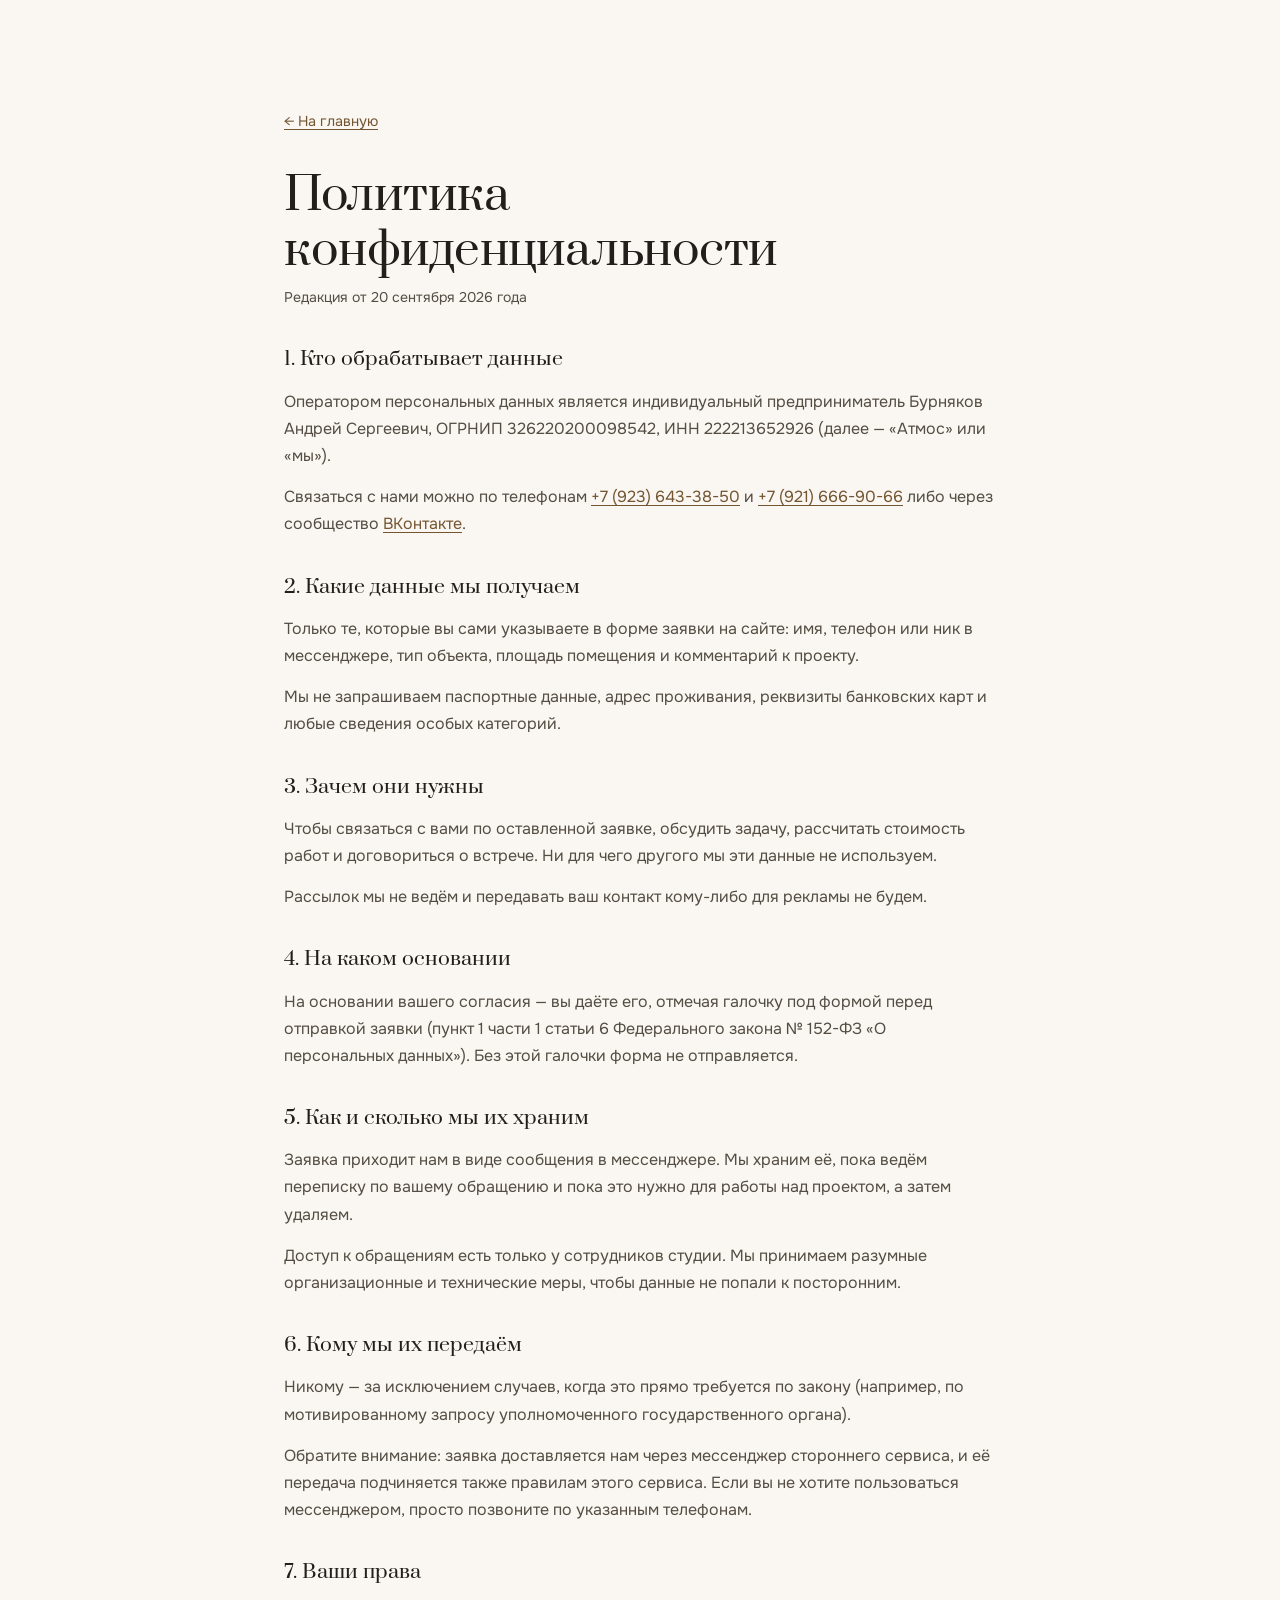
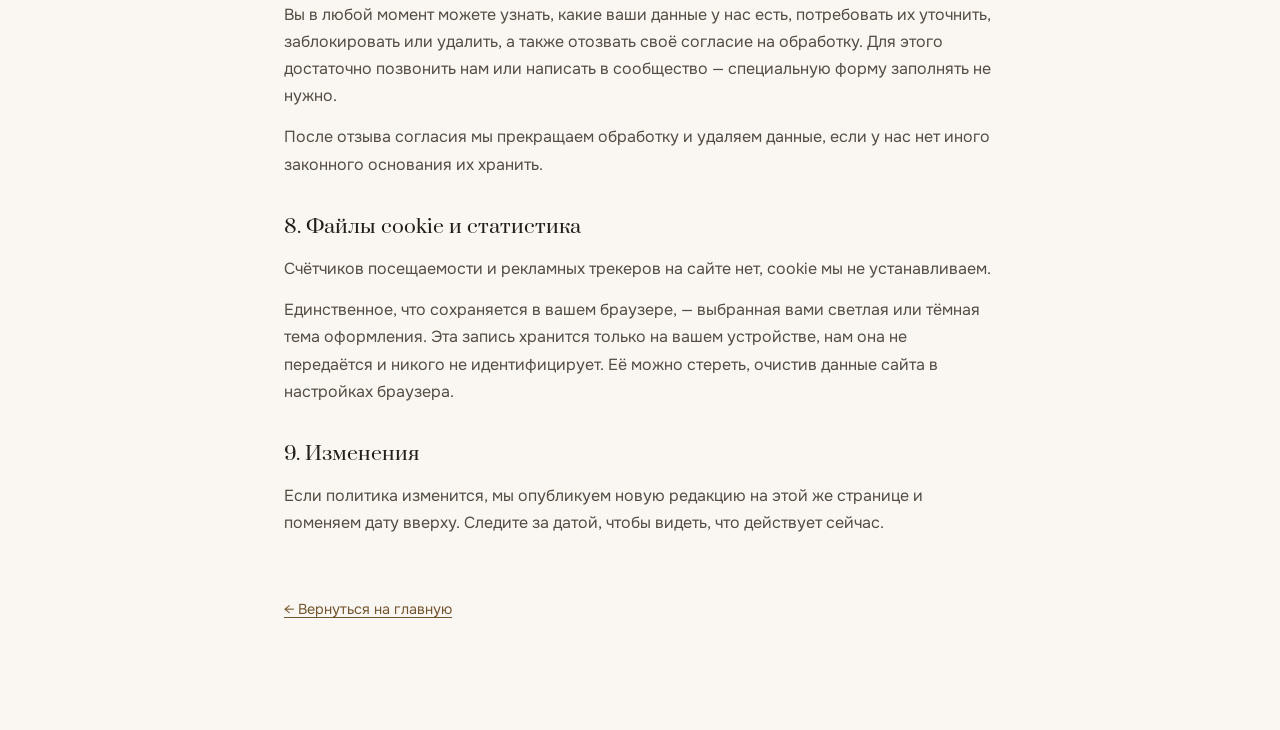
==== commit 23545c69: "Второй телефон заменён на +7 (921) 666-90-66 Co-Authored-By: Claude Opus 5 <noreply@anthropic.com>" ====
--- a/privacy.html
+++ b/privacy.html
@@ -34,7 +34,7 @@
 
     <h2 class="legal-h2">1. Кто обрабатывает данные</h2>
     <p>Оператором персональных данных является индивидуальный предприниматель Бурняков Андрей Сергеевич, ОГРНИП 326220200098542, ИНН 222213652926 (далее — «Атмос» или «мы»).</p>
-    <p>Связаться с нами можно по телефонам <a href="tel:+79236433850">+7 (923) 643-38-50</a> и <a href="tel:+79132738515">+7 (913) 273-85-15</a> либо через сообщество <a href="https://vk.ru/atmos.barnaul" target="_blank" rel="noopener">ВКонтакте</a>.</p>
+    <p>Связаться с нами можно по телефонам <a href="tel:+79236433850">+7 (923) 643-38-50</a> и <a href="tel:+79216669066">+7 (921) 666-90-66</a> либо через сообщество <a href="https://vk.ru/atmos.barnaul" target="_blank" rel="noopener">ВКонтакте</a>.</p>
 
     <h2 class="legal-h2">2. Какие данные мы получаем</h2>
     <p>Только те, которые вы сами указываете в форме заявки на сайте: имя, телефон или ник в мессенджере, тип объекта, площадь помещения и комментарий к проекту.</p>
--- a/styles.css
+++ b/styles.css
@@ -282,26 +282,26 @@
 
 [data-theme="dark"] {
   color-scheme: dark;
-  --cream: #17171A;
-  --sand: #202024;
-  --sand-dark: #2A2A2F;
-  --white: #26262B;
-  --ink: #ECECEF;
-  --ink-light: #B9B9C1;
-  --muted: #9A9AA3;
-  --border: #35353C;
-  --border-light: #33333A;
+  --cream: #100B08;
+  --sand: #18110D;
+  --sand-dark: #241A14;
+  --white: #1E1612;
+  --ink: #F2EBE2;
+  --ink-light: #C9BCAC;
+  --muted: #A99A87;
+  --border: #3A2A21;
+  --border-light: #33251D;
   --wood-accent: #C9A46E;
-  --wood-dark: #A8834E;
-  --wood-text: #D8B583;
-  --wood-light: #E0C79B;
-  --wood-deep: #0E0E11;
-  --on-deep-title: #F2F2F5;
-  --on-deep-text: #BCBCC4;
-  --on-deep-accent: #D3AE78;
-  --shadow-sm: 0 4px 14px rgba(0, 0, 0, 0.35);
-  --shadow-md: 0 16px 36px rgba(0, 0, 0, 0.45);
-  --shadow-lg: 0 28px 70px rgba(0, 0, 0, 0.6);
+  --wood-dark: #B58F58;
+  --wood-text: #DFBE8E;
+  --wood-light: #E7D2AA;
+  --wood-deep: #0B0705;
+  --on-deep-title: #F6F0E7;
+  --on-deep-text: #CBBDAB;
+  --on-deep-accent: #DAB882;
+  --shadow-sm: 0 4px 14px rgba(12, 7, 3, 0.4);
+  --shadow-md: 0 16px 36px rgba(12, 7, 3, 0.5);
+  --shadow-lg: 0 28px 70px rgba(12, 7, 3, 0.65);
 }
 
 [data-theme="dark"] .section--tint,
@@ -311,19 +311,19 @@
 }
 
 [data-theme="dark"] .header {
-  background-color: #202024;
+  background-color: #18110D;
   background-image: none;
-  border-bottom-color: #35353C;
+  border-bottom-color: #3A2A21;
   box-shadow: inset 0 -3px 0 rgba(201, 164, 110, 0.28);
 }
 
 [data-theme="dark"] .header.is-stuck {
-  background-color: #1B1B1F;
-  box-shadow: inset 0 -3px 0 rgba(201, 164, 110, 0.34), 0 6px 18px rgba(0, 0, 0, 0.5);
+  background-color: #130D0A;
+  box-shadow: inset 0 -3px 0 rgba(201, 164, 110, 0.34), 0 6px 18px rgba(12, 7, 3, 0.55);
 }
 
 [data-theme="dark"] .btn--primary {
-  color: #17171A;
+  color: #100B08;
 }
 
 [data-theme="dark"] .btn--primary:hover {
@@ -344,7 +344,7 @@
 }
 
 [data-theme="dark"] .field-input.is-error {
-  background-color: #2C2023;
+  background-color: #3A211A;
 }
 
 .theme-btn {
@@ -1905,6 +1905,10 @@
   max-width: 760px;
 }
 
+.legal-page .brand-logo {
+  margin-bottom: 30px;
+}
+
 .legal-page p {
   color: var(--ink-light);
   line-height: 1.7;
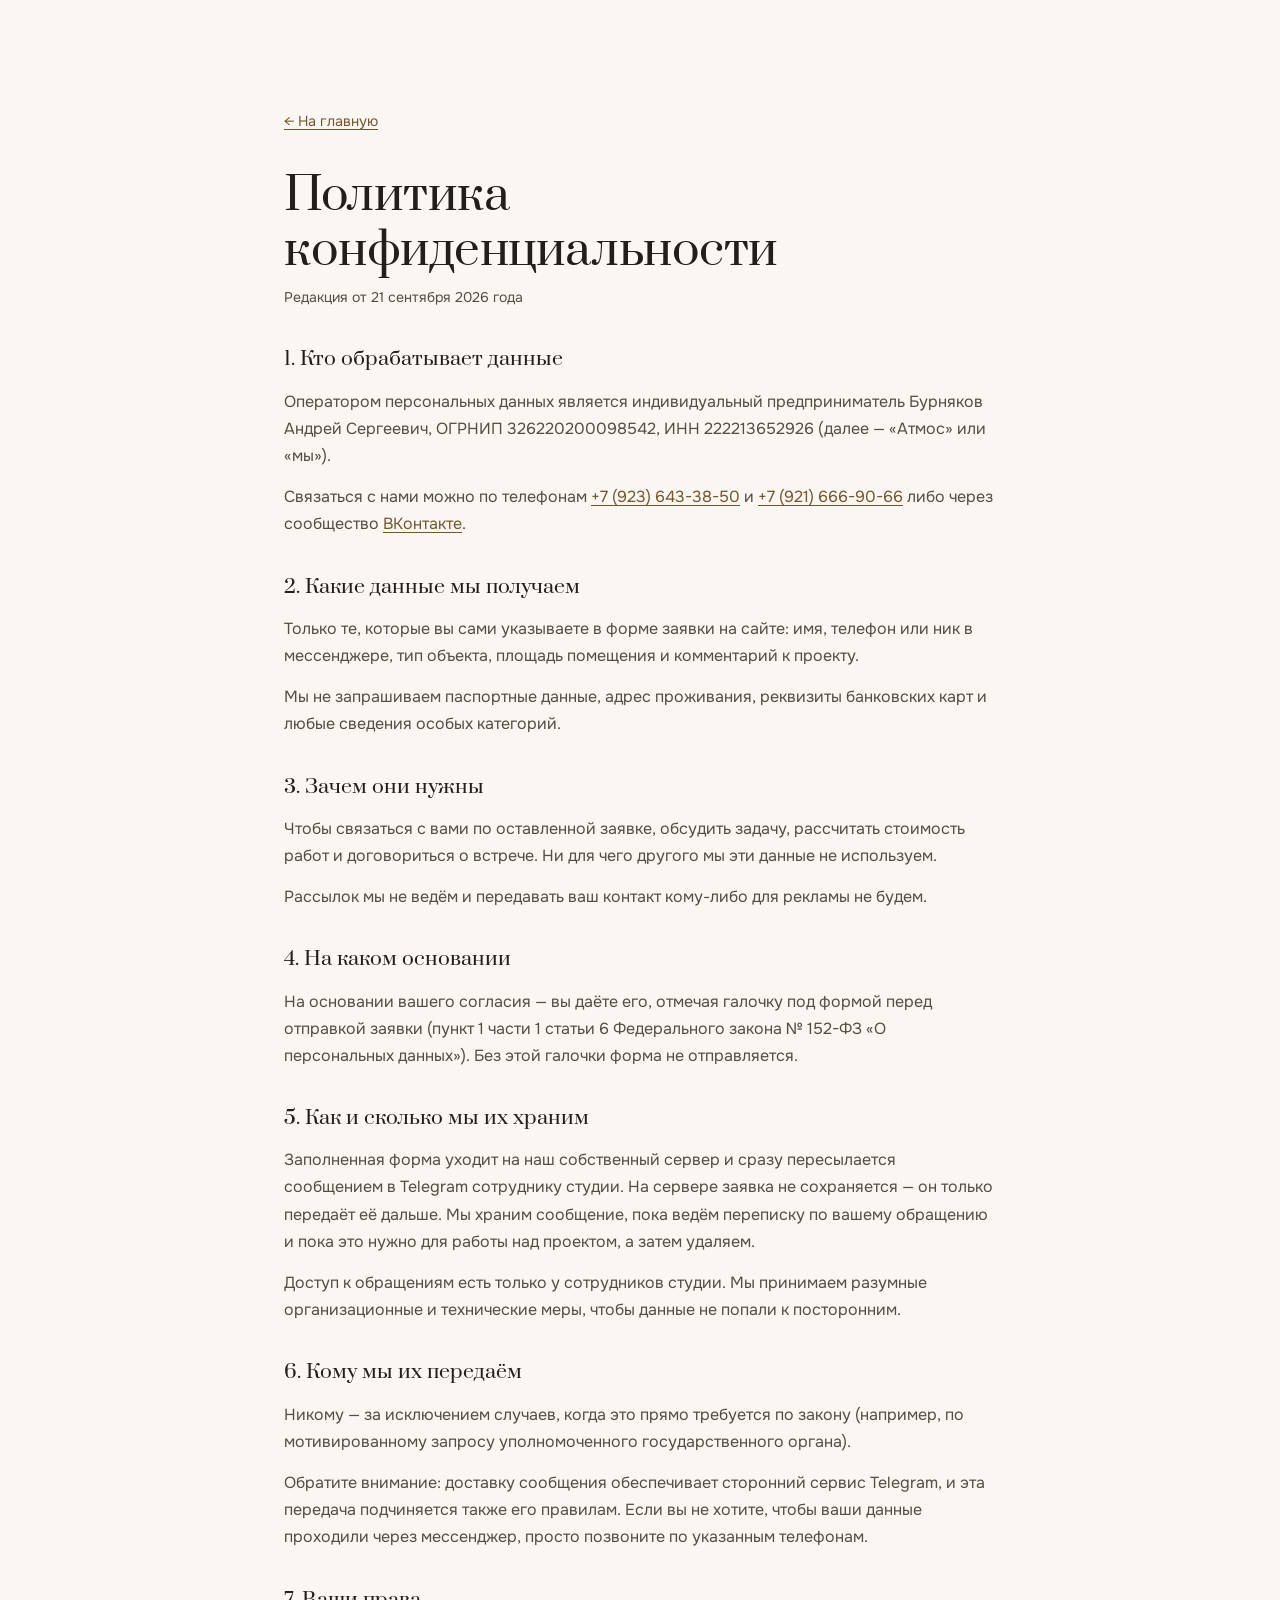
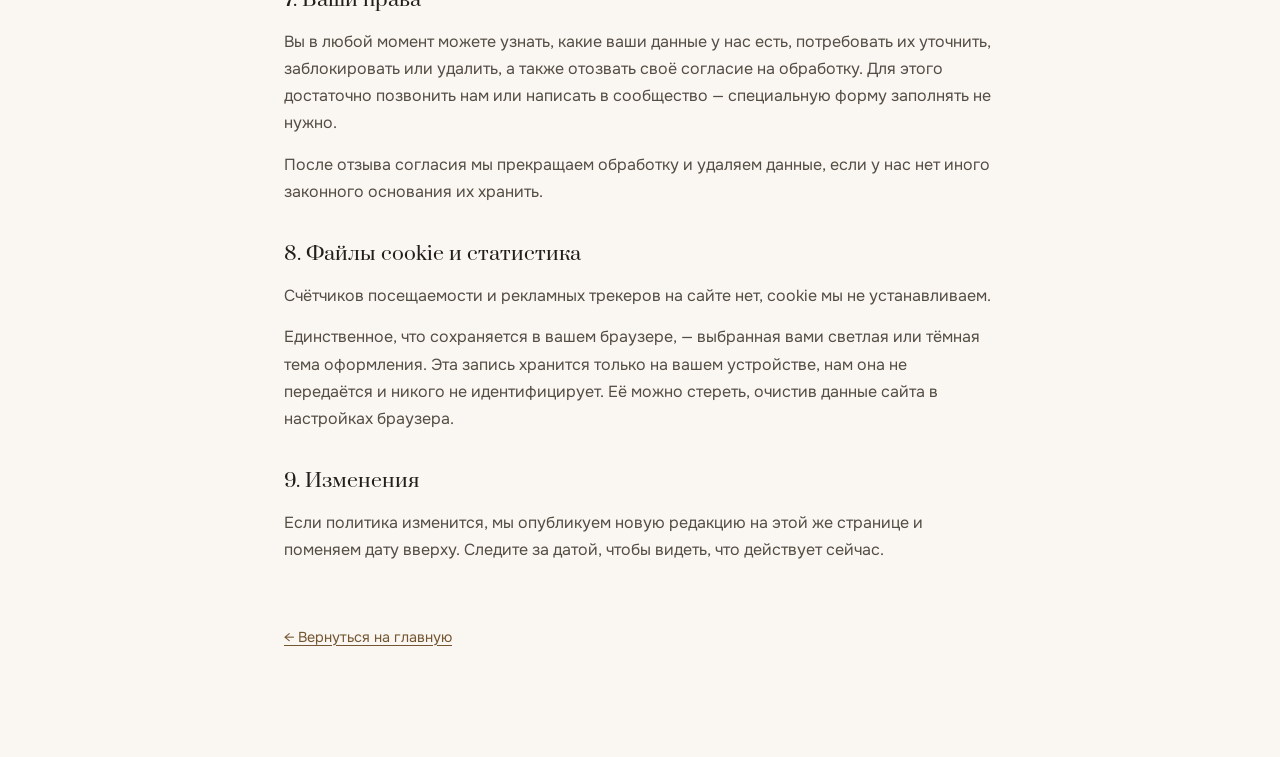
==== commit 63e46ce7: "Приём заявок с сайта в Telegram На сервере поднята служба atmos-lead: принимает форму на /api/lead, " ====
--- a/privacy.html
+++ b/privacy.html
@@ -27,10 +27,10 @@
 
 <main class="section" id="main">
   <div class="shell legal-page">
-    <a class="legal-back" href="index.html">← На главную</a>
+    <a class="legal-back" href="/">← На главную</a>
 
     <h1 class="section-title">Политика конфиденциальности</h1>
-    <p class="legal-date">Редакция от 20 сентября 2026 года</p>
+    <p class="legal-date">Редакция от 21 сентября 2026 года</p>
 
     <h2 class="legal-h2">1. Кто обрабатывает данные</h2>
     <p>Оператором персональных данных является индивидуальный предприниматель Бурняков Андрей Сергеевич, ОГРНИП 326220200098542, ИНН 222213652926 (далее — «Атмос» или «мы»).</p>
@@ -48,12 +48,12 @@
     <p>На основании вашего согласия — вы даёте его, отмечая галочку под формой перед отправкой заявки (пункт 1 части 1 статьи 6 Федерального закона № 152-ФЗ «О персональных данных»). Без этой галочки форма не отправляется.</p>
 
     <h2 class="legal-h2">5. Как и сколько мы их храним</h2>
-    <p>Заявка приходит нам в виде сообщения в мессенджере. Мы храним её, пока ведём переписку по вашему обращению и пока это нужно для работы над проектом, а затем удаляем.</p>
+    <p>Заполненная форма уходит на наш собственный сервер и сразу пересылается сообщением в Telegram сотруднику студии. На сервере заявка не сохраняется — он только передаёт её дальше. Мы храним сообщение, пока ведём переписку по вашему обращению и пока это нужно для работы над проектом, а затем удаляем.</p>
     <p>Доступ к обращениям есть только у сотрудников студии. Мы принимаем разумные организационные и технические меры, чтобы данные не попали к посторонним.</p>
 
     <h2 class="legal-h2">6. Кому мы их передаём</h2>
     <p>Никому — за исключением случаев, когда это прямо требуется по закону (например, по мотивированному запросу уполномоченного государственного органа).</p>
-    <p>Обратите внимание: заявка доставляется нам через мессенджер стороннего сервиса, и её передача подчиняется также правилам этого сервиса. Если вы не хотите пользоваться мессенджером, просто позвоните по указанным телефонам.</p>
+    <p>Обратите внимание: доставку сообщения обеспечивает сторонний сервис Telegram, и эта передача подчиняется также его правилам. Если вы не хотите, чтобы ваши данные проходили через мессенджер, просто позвоните по указанным телефонам.</p>
 
     <h2 class="legal-h2">7. Ваши права</h2>
     <p>Вы в любой момент можете узнать, какие ваши данные у нас есть, потребовать их уточнить, заблокировать или удалить, а также отозвать своё согласие на обработку. Для этого достаточно позвонить нам или написать в сообщество — специальную форму заполнять не нужно.</p>
@@ -66,7 +66,7 @@
     <h2 class="legal-h2">9. Изменения</h2>
     <p>Если политика изменится, мы опубликуем новую редакцию на этой же странице и поменяем дату вверху. Следите за датой, чтобы видеть, что действует сейчас.</p>
 
-    <a class="legal-back legal-back--bottom" href="index.html">← Вернуться на главную</a>
+    <a class="legal-back legal-back--bottom" href="/">← Вернуться на главную</a>
   </div>
 </main>
 
--- a/styles.css
+++ b/styles.css
@@ -111,7 +111,7 @@
 .brand-logo {
   display: block;
   width: 168px;
-  height: 72px;
+  height: 74px;
   background-image: url('images/logo.png');
   background-image: image-set(url('images/logo.webp') type('image/webp'), url('images/logo.png') type('image/png'));
   background-size: contain;
@@ -121,7 +121,7 @@
 
 .brand-logo--lg {
   width: 232px;
-  height: 99px;
+  height: 102px;
   background-position: center;
 }
 
@@ -282,20 +282,20 @@
 
 [data-theme="dark"] {
   color-scheme: dark;
-  --cream: #100B08;
-  --sand: #18110D;
-  --sand-dark: #241A14;
-  --white: #1E1612;
+  --cream: #160F0B;
+  --sand: #201711;
+  --sand-dark: #2B2018;
+  --white: #261C16;
   --ink: #F2EBE2;
   --ink-light: #C9BCAC;
   --muted: #A99A87;
-  --border: #3A2A21;
-  --border-light: #33251D;
+  --border: #433126;
+  --border-light: #3C2C22;
   --wood-accent: #C9A46E;
   --wood-dark: #B58F58;
   --wood-text: #DFBE8E;
   --wood-light: #E7D2AA;
-  --wood-deep: #0B0705;
+  --wood-deep: #100A07;
   --on-deep-title: #F6F0E7;
   --on-deep-text: #CBBDAB;
   --on-deep-accent: #DAB882;
@@ -311,19 +311,19 @@
 }
 
 [data-theme="dark"] .header {
-  background-color: #18110D;
+  background-color: #201711;
   background-image: none;
-  border-bottom-color: #3A2A21;
+  border-bottom-color: #433126;
   box-shadow: inset 0 -3px 0 rgba(201, 164, 110, 0.28);
 }
 
 [data-theme="dark"] .header.is-stuck {
-  background-color: #130D0A;
+  background-color: #1A120D;
   box-shadow: inset 0 -3px 0 rgba(201, 164, 110, 0.34), 0 6px 18px rgba(12, 7, 3, 0.55);
 }
 
 [data-theme="dark"] .btn--primary {
-  color: #100B08;
+  color: #160F0B;
 }
 
 [data-theme="dark"] .btn--primary:hover {
@@ -575,6 +575,40 @@
   transform: rotate(5deg);
 }
 
+.brand-head {
+  display: block;
+  width: 146px;
+  height: 47px;
+  background-image: url('images/logo-head.png');
+  background-image: image-set(url('images/logo-head.webp') type('image/webp'), url('images/logo-head.png') type('image/png'));
+  background-size: contain;
+  background-position: left center;
+  background-repeat: no-repeat;
+  flex-shrink: 0;
+}
+
+[data-theme="dark"] .brand-head {
+  background-image: url('images/logo-head-dark.png');
+  background-image: image-set(url('images/logo-head-dark.webp') type('image/webp'), url('images/logo-head-dark.png') type('image/png'));
+}
+
+.brand-mark {
+  display: block;
+  width: 180px;
+  height: 37px;
+  background-image: url('images/logo-mark.png');
+  background-image: image-set(url('images/logo-mark.webp') type('image/webp'), url('images/logo-mark.png') type('image/png'));
+  background-size: contain;
+  background-position: left center;
+  background-repeat: no-repeat;
+  flex-shrink: 0;
+}
+
+[data-theme="dark"] .brand-mark {
+  background-image: url('images/logo-mark-dark.png');
+  background-image: image-set(url('images/logo-mark-dark.webp') type('image/webp'), url('images/logo-mark-dark.png') type('image/png'));
+}
+
 .logo__name {
   font-family: var(--font-serif);
   font-size: 1.35rem;
@@ -1672,6 +1706,14 @@
   line-height: 1.65;
   border-top: 1px solid var(--border-light);
   padding-top: 16px;
+}
+
+.form-trap {
+  position: absolute;
+  left: -9999px;
+  width: 1px;
+  height: 1px;
+  overflow: hidden;
 }
 
 .form-hint {
